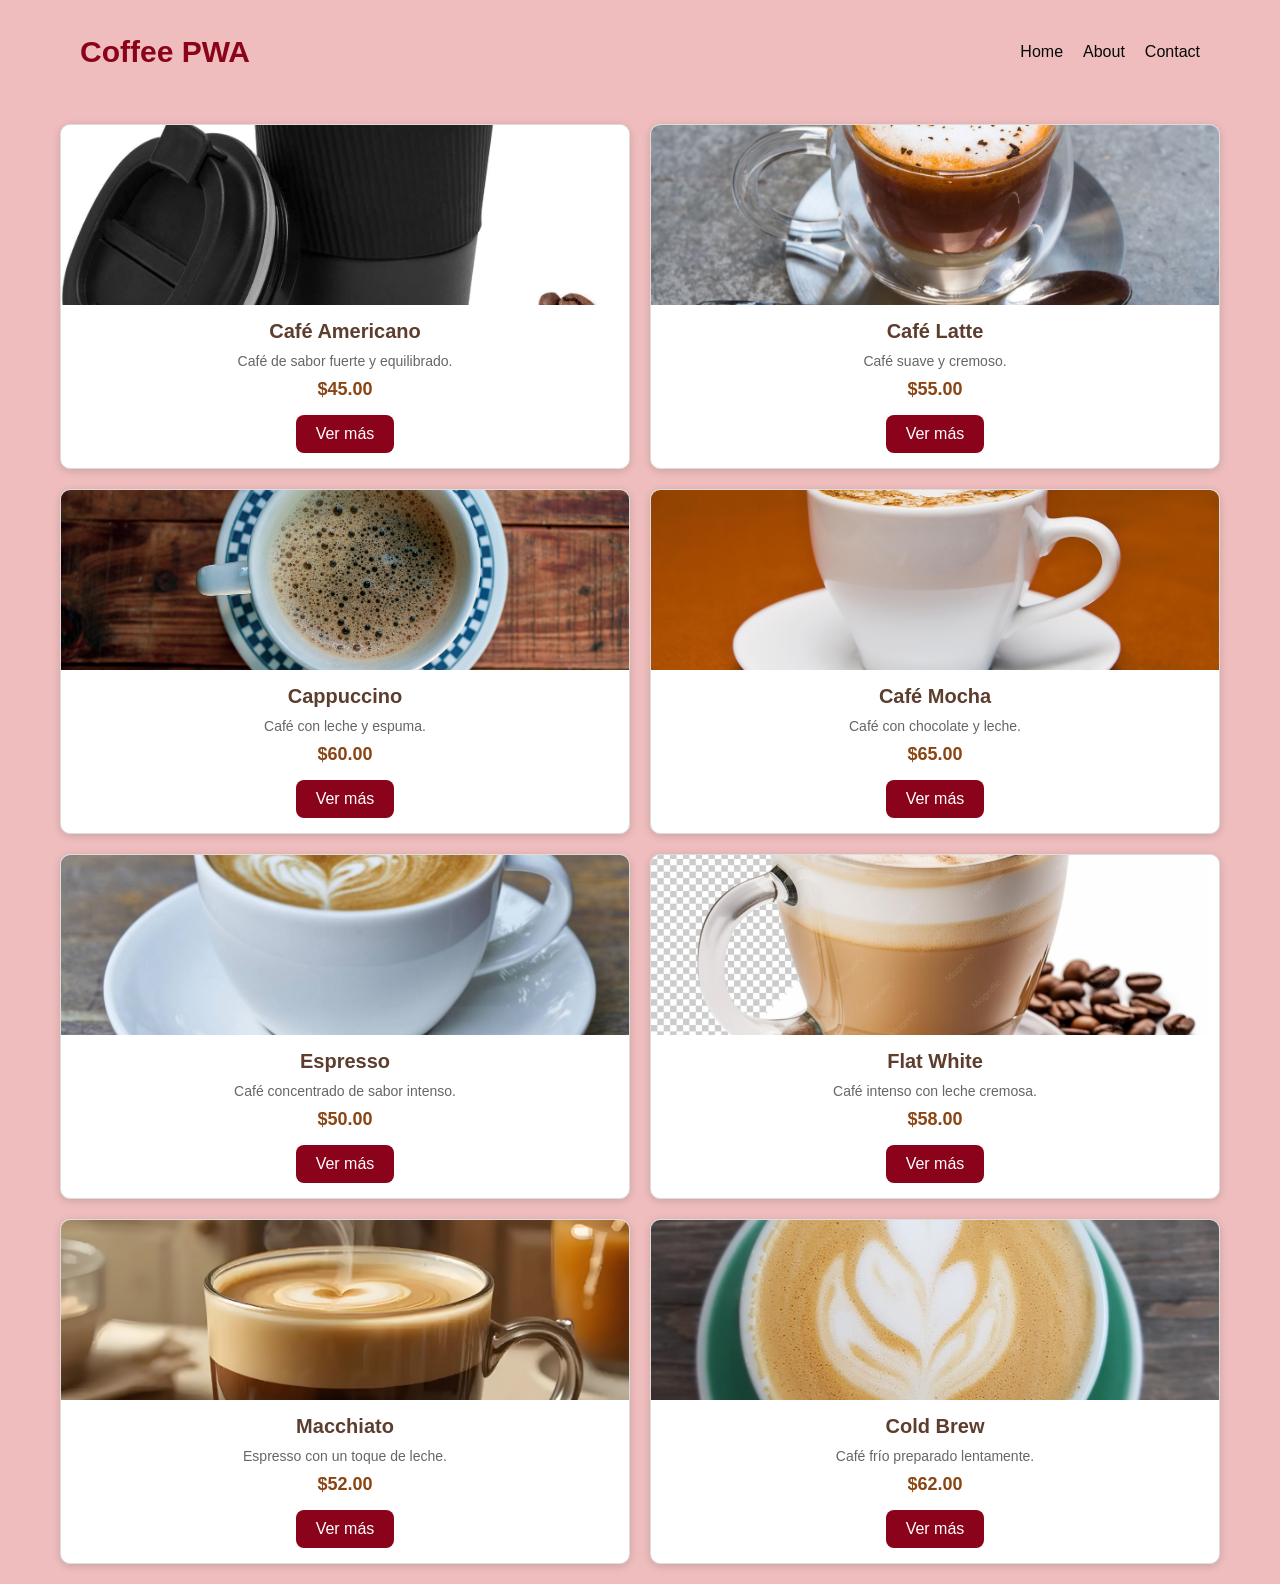
==== index.html @ 4420ba3e "feat:configuracion del serviceworker y el harchivo de manifest, asi como tambien la iterfaz de detal" ====
<!DOCTYPE html>
<html lang="es">

<head>
    <meta charset="UTF-8">
    <meta name="viewport" content="width=device-width, initial-scale=1.0">

    <title>Coffee PWA</title>

    <!-- CSS -->
    <link rel="stylesheet" href="css/style.css">

    <!-- Manifest -->
    <link rel="manifest" href="manifest.json">

    <!-- Color de la PWA -->
    <meta name="theme-color" content="#124443">

    <!-- Iconos --> 
    <link rel="apple-touch-icon" sizes="72x72" href="imagenes/icons/icon-72x72.png">
    <link rel="apple-touch-icon" sizes="96x96" href="imagenes/icons/icon-96x96.png">
    <link rel="apple-touch-icon" sizes="128x128" href="imagenes/icons/icon-128x128.png">
    <link rel="apple-touch-icon" sizes="144x144" href="imagenes/icons/icon-144x144.png">
    <link rel="apple-touch-icon" sizes="152x152" href="imagenes/icons/icon-152x152.png">
    <link rel="apple-touch-icon" sizes="192x192" href="imagenes/icons/icon-192x192.png">
    <link rel="apple-touch-icon" sizes="384x384" href="imagenes/icons/icon-384x384.png">
    <link rel="apple-touch-icon" sizes="512x512" href="imagenes/icons/icon-512x512.png">

</head>

<body>

    <main>

        <nav>
            <h1>Coffee PWA</h1>

            <ul>
                <li>Home</li>
                <li>About</li>
                <li>Contact</li>
            </ul>
        </nav>

        <div class="toolbar">
            <button id="boton-instalar" class="boton-instalar" hidden>Instalar app</button>
        </div>

        <div class="container" id="lista-cafes"></div>

    </main>

    <!-- JavaScript -->
    <script src="js/app.js"></script>

    <!-- Service Worker -->
    <script>
        if ('serviceWorker' in navigator) {
            const esLocalhost = ['localhost', '127.0.0.1', ''].includes(window.location.hostname)
                || window.location.protocol === 'https:';

            if (esLocalhost) {
                window.addEventListener('load', () => {
                    navigator.serviceWorker.register('./serviceworker.js', { scope: './' })
                        .then(() => {
                            console.log('Service Worker registrado correctamente');
                        })
                        .catch((error) => {
                            console.error('Error al registrar Service Worker:', error);
                        });
                });
            }
        }
    </script>

</body>

</html>
---- css/style.css ----
* {
    margin: 0;
    padding: 0;
    box-sizing: border-box;
}

body {
    font-family: Arial, sans-serif;
    background-color: #efbdbd;
    font-size: 1rem;
}

main {
    max-width: 1200px;
    margin: 0 auto;
    padding: 20px;
}

nav {
    display: flex;
    justify-content: space-between;
    align-items: center;
    padding: 15px 20px;
    margin-bottom: 20px;
}

nav h1 {
    color: #8a031a;
    font-size: 30px;
}

ul {
    list-style: none;
    display: flex;
    gap: 20px;
}

li {
    cursor: pointer;
    color: #080808;
}

li a {
    text-decoration: none;
    color: #080808;
}

.detalle-page {
    max-width: 900px;
    margin: 0 auto;
    padding: 10px 0 30px;
}

.btn-volver-pagina {
    background: #8a031a;
    color: #fff;
    border: none;
    border-radius: 10px;
    padding: 12px 18px;
    margin-bottom: 18px;
    cursor: pointer;
    font-weight: 700;
}

.toolbar {
    display: flex;
    justify-content: flex-end;
    margin-bottom: 20px;
}

.boton-instalar {
    background: #124443;
    color: #fff;
    border: none;
    border-radius: 10px;
    padding: 12px 20px;
    font-weight: 700;
    cursor: pointer;
}

.layout-pwa {
    display: grid;
    grid-template-columns: minmax(0, 2fr) minmax(280px, 1fr);
    gap: 24px;
    align-items: start;
}

.container {
    display: grid;
    grid-template-columns: repeat(2, minmax(0, 1fr));
    gap: 20px;
    width: 100%;
}

.card {
    background-color: white;
    border: 1px solid #ddd;
    border-radius: 10px;
    overflow: hidden;
    box-shadow: 0 2px 8px rgba(0, 0, 0, 0.15);
    transition: 0.3s;
}

.card:hover {
    transform: translateY(-5px);
    box-shadow: 0 4px 12px rgba(0, 0, 0, 0.25);
}

.card img {
    width: 100%;
    height: 180px;
    object-fit: cover;
    display: block;
}

.card-info {
    padding: 15px;
    text-align: center;
}

.card-info h2 {
    margin: 0;
    font-size: 20px;
    color: #5c3d2e;
}

.card-info p {
    margin: 10px 0;
    color: #666;
    font-size: 14px;
}

.card-info span {
    display: block;
    font-size: 18px;
    font-weight: bold;
    color: #8b4513;
    margin-top: 10px;
}

.card-info button {
    display: inline-block;
    margin: 15px auto 0;
    padding: 10px 20px;
    background-color: #8a031a;
    color: white;
    border: none;
    border-radius: 8px;
    cursor: pointer;
    font-size: 16px;
}

.detalle-producto {
    background: linear-gradient(180deg, #fff8f4 0%, #f9e7dd 100%);
    border: 1px solid #e5c4a5;
    border-radius: 20px;
    padding: 24px;
    position: sticky;
    top: 20px;
    min-height: 360px;
    box-shadow: 0 16px 32px rgba(81, 38, 17, 0.12);
}

.detalle-producto .detalle-vacio {
    color: #6b4a35;
    text-align: center;
    margin-top: 30px;
    font-size: 1rem;
}

.detalle-producto .producto-detalle {
    display: grid;
    grid-template-columns: 1fr;
    gap: 18px;
}

.detalle-producto .producto-detalle img {
    width: 100%;
    height: 260px;
    object-fit: cover;
    border-radius: 16px;
    border: 3px solid rgba(138, 3, 26, 0.12);
}

.detalle-producto .producto-meta {
    display: flex;
    justify-content: space-between;
    align-items: center;
    gap: 12px;
    flex-wrap: wrap;
}

.detalle-producto h2 {
    color: #5c3d2e;
    margin: 0;
    font-size: clamp(1.8rem, 2vw, 2.5rem);
}

.detalle-producto .precio-detalle {
    color: #8b4513;
    font-size: 1.8rem;
    font-weight: 700;
}

.detalle-producto .badge {
    display: inline-block;
    background: #8a031a;
    color: #fff;
    border-radius: 999px;
    padding: 8px 14px;
    font-size: 0.8rem;
    letter-spacing: 0.05em;
    text-transform: uppercase;
    font-weight: 700;
}

.detalle-producto p {
    color: #4d3a2d;
    line-height: 1.7;
    margin: 0;
}

.detalle-producto .acciones-detalle {
    display: flex;
    gap: 12px;
    flex-wrap: wrap;
    margin-top: 8px;
}

.detalle-producto .btn-volver,
.detalle-producto .btn-ordenar {
    border: none;
    border-radius: 10px;
    padding: 12px 18px;
    font-weight: 700;
    cursor: pointer;
}

.detalle-producto .btn-volver {
    background: #e9d4c5;
    color: #4b2b1f;
}

.detalle-producto .btn-ordenar {
    background: #8a031a;
    color: #fff;
}

@media (max-width: 800px) {
    .layout-pwa {
        grid-template-columns: 1fr;
    }

    .container {
        grid-template-columns: repeat(2, minmax(0, 1fr));
    }
}

@media (max-width: 600px) {
    nav {
        flex-direction: column;
        gap: 15px;
    }

    ul {
        gap: 10px;
    }

    .container {
        grid-template-columns: 1fr;
    }
}
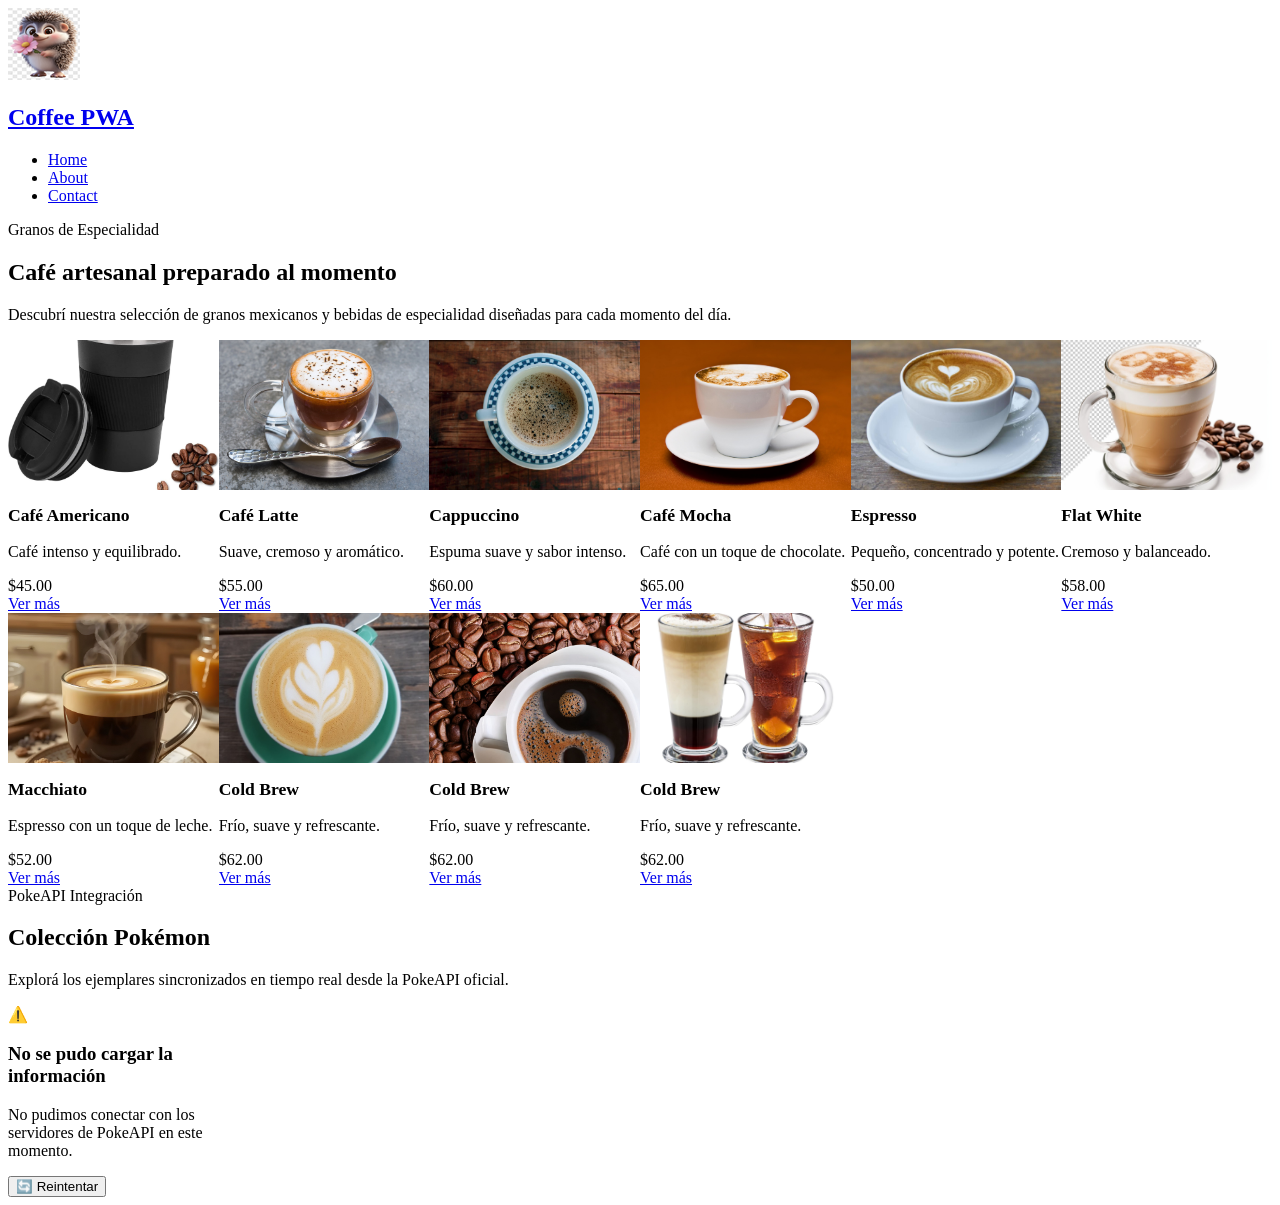
==== commit b6bc1501: "api pokemon" ====
--- a/index.html
+++ b/index.html
@@ -1,78 +1,70 @@
 <!DOCTYPE html>
 <html lang="es">
-
 <head>
     <meta charset="UTF-8">
-    <meta name="viewport" content="width=device-width, initial-scale=1.0">
+    <meta name="viewport" content="width=device-width, initial-scale=1.0, viewport-fit=cover">
+    <meta http-equiv="X-UA-Compatible" content="ie=edge">
 
-    <title>Coffee PWA</title>
+    <title>Coffee PWA | Catálogo de Especialidad</title>
 
-    <!-- CSS -->
-    <link rel="stylesheet" href="css/style.css">
+    <!-- Google Fonts: Nunito -->
+    <link rel="preconnect" href="https://fonts.googleapis.com">
+    <link rel="preconnect" href="https://fonts.gstatic.com" crossorigin>
+    <link href="https://fonts.googleapis.com/css2?family=Nunito:wght@400;600;700;800&display=swap" rel="stylesheet">
 
-    <!-- Manifest -->
-    <link rel="manifest" href="manifest.json">
+    <link rel="stylesheet" href="/css/style.css?v=17">
+    <link rel="manifest" href="/manifest.json">
+    <meta name="theme-color" content="#3D2314">
 
-    <!-- Color de la PWA -->
-    <meta name="theme-color" content="#124443">
-
-    <!-- Iconos --> 
-    <link rel="apple-touch-icon" sizes="72x72" href="imagenes/icons/icon-72x72.png">
-    <link rel="apple-touch-icon" sizes="96x96" href="imagenes/icons/icon-96x96.png">
-    <link rel="apple-touch-icon" sizes="128x128" href="imagenes/icons/icon-128x128.png">
-    <link rel="apple-touch-icon" sizes="144x144" href="imagenes/icons/icon-144x144.png">
-    <link rel="apple-touch-icon" sizes="152x152" href="imagenes/icons/icon-152x152.png">
-    <link rel="apple-touch-icon" sizes="192x192" href="imagenes/icons/icon-192x192.png">
-    <link rel="apple-touch-icon" sizes="384x384" href="imagenes/icons/icon-384x384.png">
-    <link rel="apple-touch-icon" sizes="512x512" href="imagenes/icons/icon-512x512.png">
-
+    <link rel="apple-touch-icon" sizes="72x72" href="/imagenes/icons/icon-72x72.png">
+    <link rel="apple-touch-icon" sizes="96x96" href="/imagenes/icons/icon-96x96.png">
+    <link rel="apple-touch-icon" sizes="128x128" href="/imagenes/icons/icon-128x128.png">
+    <link rel="apple-touch-icon" sizes="144x144" href="/imagenes/icons/icon-144x144.png">
+    <link rel="apple-touch-icon" sizes="152x152" href="/imagenes/icons/icon-152x152.png">
+    <link rel="apple-touch-icon" sizes="192x192" href="/imagenes/icons/icon-192x192.png">
+    <link rel="apple-touch-icon" sizes="256x256" href="/imagenes/icons/icon-384x384.png">
+    <link rel="apple-touch-icon" sizes="512x512" href="/imagenes/icons/icon-512x512.png">
 </head>
 
 <body>
+    <main>
+        <header class="app-header">
+            <nav>
+                <a href="/index.html" class="brand" aria-label="Coffee PWA Inicio">
+                    <img src="/imagenes/icons/icon-72x72.png" alt="Coffee PWA Logo" class="brand-logo">
+                    <h1>Coffee PWA</h1>
+                </a>
+                <ul>
+                    <li><a href="/index.html" class="active">Home</a></li>
+                    <li><a href="/about.html">About</a></li>
+                    <li><a href="/contact.html">Contact</a></li>
+                </ul>
+            </nav>
 
-    <main>
+            <section class="hero-banner">
+                <span class="hero-badge">Granos de Especialidad</span>
+                <h2 class="hero-title">Café artesanal preparado al momento</h2>
+                <p class="hero-subtitle">Descubrí nuestra selección de granos mexicanos y bebidas de especialidad diseñadas para cada momento del día.</p>
+            </section>
+        </header>
 
-        <nav>
-            <h1>Coffee PWA</h1>
+        <section class="catalog-section" aria-label="Nuestra selección de cafés">
+            <div class="container" id="coffee-list"></div>
+        </section>
 
-            <ul>
-                <li>Home</li>
-                <li>About</li>
-                <li>Contact</li>
-            </ul>
-        </nav>
-
-        <div class="toolbar">
-            <button id="boton-instalar" class="boton-instalar" hidden>Instalar app</button>
-        </div>
-
-        <div class="container" id="lista-cafes"></div>
-
+        <section class="catalog-section" aria-label="Colección Pokémon" id="pokemon-catalog">
+            <div class="section-heading">
+                <span class="hero-badge">PokeAPI Integración</span>
+                <h2 class="section-title">Colección Pokémon</h2>
+                <p class="section-subtitle">Explorá los ejemplares sincronizados en tiempo real desde la PokeAPI oficial.</p>
+            </div>
+            <div class="container" id="pokemon-list"></div>
+            <div class="load-more-container" id="pokemon-pagination"></div>
+        </section>
     </main>
 
-    <!-- JavaScript -->
-    <script src="js/app.js"></script>
-
-    <!-- Service Worker -->
-    <script>
-        if ('serviceWorker' in navigator) {
-            const esLocalhost = ['localhost', '127.0.0.1', ''].includes(window.location.hostname)
-                || window.location.protocol === 'https:';
-
-            if (esLocalhost) {
-                window.addEventListener('load', () => {
-                    navigator.serviceWorker.register('./serviceworker.js', { scope: './' })
-                        .then(() => {
-                            console.log('Service Worker registrado correctamente');
-                        })
-                        .catch((error) => {
-                            console.error('Error al registrar Service Worker:', error);
-                        });
-                });
-            }
-        }
-    </script>
-
+    <script src="/js/pokemon.service.js?v=17"></script>
+    <script src="/js/pokemon.ui.js?v=17"></script>
+    <script src="/js/app.js?v=17"></script>
 </body>
-
 </html>
--- a/css/style.css
+++ b/css/style.css
@@ -1,272 +1,64 @@
-* {
-    margin: 0;
-    padding: 0;
-    box-sizing: border-box;
-}
 
-body {
-    font-family: Arial, sans-serif;
-    background-color: #efbdbd;
-    font-size: 1rem;
-}
-
-main {
-    max-width: 1200px;
-    margin: 0 auto;
-    padding: 20px;
-}
-
-nav {
-    display: flex;
-    justify-content: space-between;
-    align-items: center;
-    padding: 15px 20px;
-    margin-bottom: 20px;
-}
-
-nav h1 {
-    color: #8a031a;
-    font-size: 30px;
-}
-
-ul {
-    list-style: none;
-    display: flex;
-    gap: 20px;
-}
-
-li {
-    cursor: pointer;
-    color: #080808;
-}
-
-li a {
-    text-decoration: none;
-    color: #080808;
-}
-
-.detalle-page {
-    max-width: 900px;
-    margin: 0 auto;
-    padding: 10px 0 30px;
-}
-
-.btn-volver-pagina {
-    background: #8a031a;
-    color: #fff;
-    border: none;
-    border-radius: 10px;
-    padding: 12px 18px;
-    margin-bottom: 18px;
-    cursor: pointer;
-    font-weight: 700;
-}
-
-.toolbar {
-    display: flex;
-    justify-content: flex-end;
-    margin-bottom: 20px;
-}
-
-.boton-instalar {
-    background: #124443;
-    color: #fff;
-    border: none;
-    border-radius: 10px;
-    padding: 12px 20px;
-    font-weight: 700;
-    cursor: pointer;
-}
-
-.layout-pwa {
-    display: grid;
-    grid-template-columns: minmax(0, 2fr) minmax(280px, 1fr);
-    gap: 24px;
-    align-items: start;
-}
+/* ==========================================================================
+   CATÁLOGO Y TARJETAS MÁS PEQUEÑAS
+   ========================================================================== */
 
 .container {
-    display: grid;
-    grid-template-columns: repeat(2, minmax(0, 1fr));
-    gap: 20px;
-    width: 100%;
+  display: grid;
+  grid-template-columns: repeat(auto-fill, minmax(200px, 1fr));
+  gap: var(--space-4);
+  padding: var(--space-4) 0;
+  width: 100%;
 }
 
 .card {
-    background-color: white;
-    border: 1px solid #ddd;
-    border-radius: 10px;
-    overflow: hidden;
-    box-shadow: 0 2px 8px rgba(0, 0, 0, 0.15);
-    transition: 0.3s;
+  width: 100%;
+  display: flex;
+  flex-direction: column;
+  background: var(--bg-card);
+  border: 1px solid var(--color-border);
+  border-radius: var(--radius-lg);
+  overflow: hidden;
+  box-shadow: var(--shadow-card);
+  transition: transform var(--transition-base),
+              box-shadow var(--transition-base),
+              border-color var(--transition-base);
 }
 
 .card:hover {
-    transform: translateY(-5px);
-    box-shadow: 0 4px 12px rgba(0, 0, 0, 0.25);
+  transform: translateY(-4px);
+  box-shadow: var(--shadow-hover);
+  border-color: var(--color-accent-border);
 }
 
+/* Imágenes más pequeñas */
 .card img {
-    width: 100%;
-    height: 180px;
-    object-fit: cover;
-    display: block;
+  width: 100%;
+  height: 150px;
+  object-fit: cover;
+  display: block;
+  background-color: var(--bg-subtle);
+  transition: transform 0.4s ease;
 }
 
-.card-info {
-    padding: 15px;
-    text-align: center;
+.card:hover img {
+  transform: scale(1.02);
 }
 
-.card-info h2 {
-    margin: 0;
-    font-size: 20px;
-    color: #5c3d2e;
+/* Menos espacio dentro de la tarjeta */
+.card-info {
+  display: flex;
+  flex-direction: column;
+  flex: 1;
+  padding: var(--space-3);
+  text-align: left;
 }
 
-.card-info p {
-    margin: 10px 0;
-    color: #666;
-    font-size: 14px;
+/* Títulos un poco más pequeños */
+.card-info h2 {
+  color: var(--color-text);
+  font-size: 1.1rem;
+  font-weight: 800;
+  line-height: 1.3;
+  margin-bottom: var(--space-2);
 }
-
-.card-info span {
-    display: block;
-    font-size: 18px;
-    font-weight: bold;
-    color: #8b4513;
-    margin-top: 10px;
-}
-
-.card-info button {
-    display: inline-block;
-    margin: 15px auto 0;
-    padding: 10px 20px;
-    background-color: #8a031a;
-    color: white;
-    border: none;
-    border-radius: 8px;
-    cursor: pointer;
-    font-size: 16px;
-}
-
-.detalle-producto {
-    background: linear-gradient(180deg, #fff8f4 0%, #f9e7dd 100%);
-    border: 1px solid #e5c4a5;
-    border-radius: 20px;
-    padding: 24px;
-    position: sticky;
-    top: 20px;
-    min-height: 360px;
-    box-shadow: 0 16px 32px rgba(81, 38, 17, 0.12);
-}
-
-.detalle-producto .detalle-vacio {
-    color: #6b4a35;
-    text-align: center;
-    margin-top: 30px;
-    font-size: 1rem;
-}
-
-.detalle-producto .producto-detalle {
-    display: grid;
-    grid-template-columns: 1fr;
-    gap: 18px;
-}
-
-.detalle-producto .producto-detalle img {
-    width: 100%;
-    height: 260px;
-    object-fit: cover;
-    border-radius: 16px;
-    border: 3px solid rgba(138, 3, 26, 0.12);
-}
-
-.detalle-producto .producto-meta {
-    display: flex;
-    justify-content: space-between;
-    align-items: center;
-    gap: 12px;
-    flex-wrap: wrap;
-}
-
-.detalle-producto h2 {
-    color: #5c3d2e;
-    margin: 0;
-    font-size: clamp(1.8rem, 2vw, 2.5rem);
-}
-
-.detalle-producto .precio-detalle {
-    color: #8b4513;
-    font-size: 1.8rem;
-    font-weight: 700;
-}
-
-.detalle-producto .badge {
-    display: inline-block;
-    background: #8a031a;
-    color: #fff;
-    border-radius: 999px;
-    padding: 8px 14px;
-    font-size: 0.8rem;
-    letter-spacing: 0.05em;
-    text-transform: uppercase;
-    font-weight: 700;
-}
-
-.detalle-producto p {
-    color: #4d3a2d;
-    line-height: 1.7;
-    margin: 0;
-}
-
-.detalle-producto .acciones-detalle {
-    display: flex;
-    gap: 12px;
-    flex-wrap: wrap;
-    margin-top: 8px;
-}
-
-.detalle-producto .btn-volver,
-.detalle-producto .btn-ordenar {
-    border: none;
-    border-radius: 10px;
-    padding: 12px 18px;
-    font-weight: 700;
-    cursor: pointer;
-}
-
-.detalle-producto .btn-volver {
-    background: #e9d4c5;
-    color: #4b2b1f;
-}
-
-.detalle-producto .btn-ordenar {
-    background: #8a031a;
-    color: #fff;
-}
-
-@media (max-width: 800px) {
-    .layout-pwa {
-        grid-template-columns: 1fr;
-    }
-
-    .container {
-        grid-template-columns: repeat(2, minmax(0, 1fr));
-    }
-}
-
-@media (max-width: 600px) {
-    nav {
-        flex-direction: column;
-        gap: 15px;
-    }
-
-    ul {
-        gap: 10px;
-    }
-
-    .container {
-        grid-template-columns: 1fr;
-    }
-}
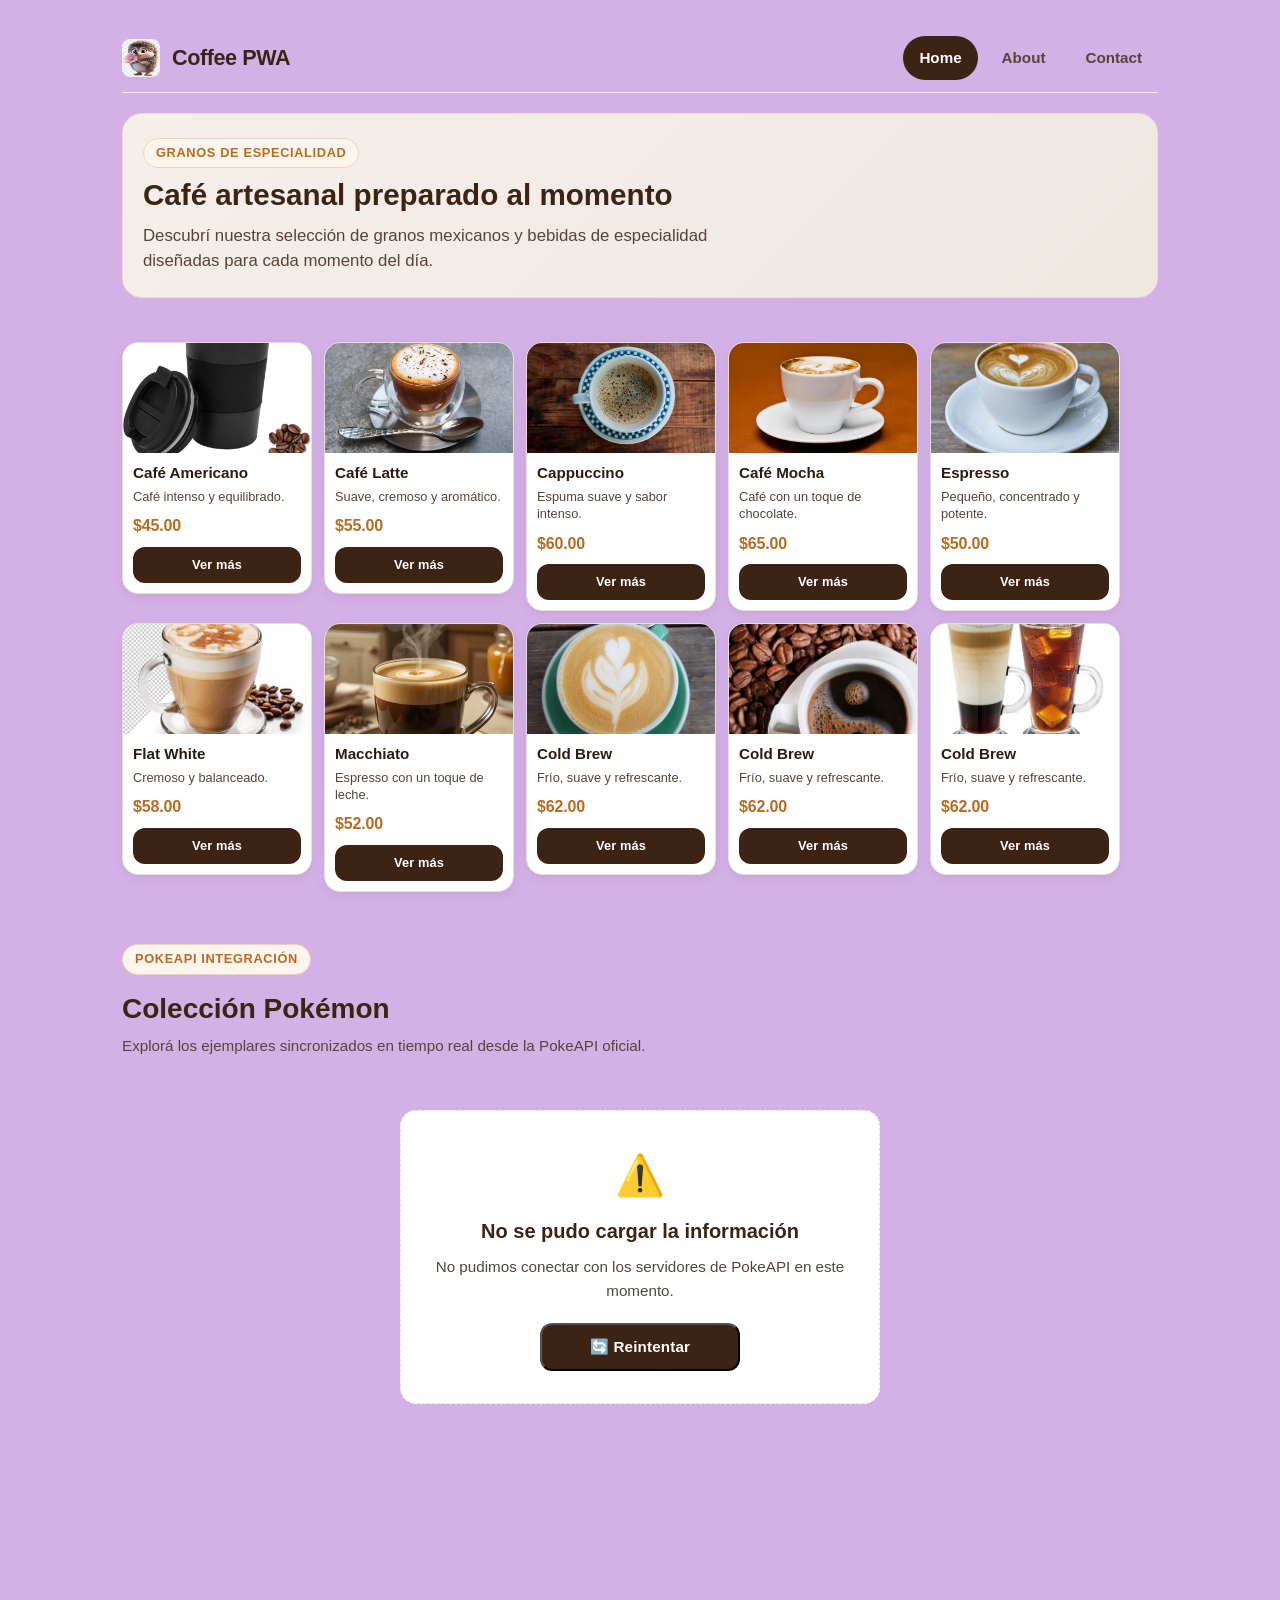
==== commit 99332b41: "pokemones" ====
--- a/index.html
+++ b/index.html
@@ -1,5 +1,8 @@
 <!DOCTYPE html>
 <html lang="es">
+    <style>
+  body { background: rgb(211, 176, 230) !important; }
+</style>
 <head>
     <meta charset="UTF-8">
     <meta name="viewport" content="width=device-width, initial-scale=1.0, viewport-fit=cover">
@@ -12,7 +15,7 @@
     <link rel="preconnect" href="https://fonts.gstatic.com" crossorigin>
     <link href="https://fonts.googleapis.com/css2?family=Nunito:wght@400;600;700;800&display=swap" rel="stylesheet">
 
-    <link rel="stylesheet" href="/css/style.css?v=17">
+   <link rel="stylesheet" href="/css/style.css?v=23">
     <link rel="manifest" href="/manifest.json">
     <meta name="theme-color" content="#3D2314">
 
@@ -40,6 +43,9 @@
                     <li><a href="/contact.html">Contact</a></li>
                 </ul>
             </nav>
+            <button id="install-button" hidden>
+  Instalar aplicación
+</button>
 
             <section class="hero-banner">
                 <span class="hero-badge">Granos de Especialidad</span>
@@ -65,6 +71,6 @@
 
     <script src="/js/pokemon.service.js?v=17"></script>
     <script src="/js/pokemon.ui.js?v=17"></script>
-    <script src="/js/app.js?v=17"></script>
+   <script src="/js/app.js?v=20"></script>
 </body>
 </html>
--- a/css/style.css
+++ b/css/style.css
@@ -1,18 +1,245 @@
-
 /* ==========================================================================
-   CATÁLOGO Y TARJETAS MÁS PEQUEÑAS
+   COFFEE PWA - DESIGN SYSTEM & STYLES (Specialty Warm Light Theme)
+   Zero Horizontal Overflow | Android Mobile-First | 48px Touch Targets
    ========================================================================== */
+
+:root {
+  /* Typography */
+  --font-main: 'Nunito', -apple-system, BlinkMacSystemFont, 'Segoe UI', Roboto, Helvetica, Arial, sans-serif;
+
+  /* Palette - Warm Specialty Coffee Light Theme */
+  --bg-page: #FBF9F5;
+  --bg-surface: #FFFFFF;
+  --bg-subtle: #F5EFEB;
+  --bg-subtle-hover: #ECE4DC;
+  --bg-card: #FFFFFF;
+
+  --color-primary: #3D2314;
+  --color-primary-hover: #26140A;
+  --color-primary-light: #5C3D2E;
+
+  --color-accent: #B86B22;
+  --color-accent-subtle: #FDF5ED;
+  --color-accent-border: #F0D4B8;
+
+  --color-text: #2B1B10;
+  --color-text-secondary: #574438;
+  --color-text-muted: #847366;
+
+  --color-border: #E8DFD8;
+  --color-border-light: #F2ECE6;
+
+  /* Spacing System (multiples of 4) */
+  --space-1: 4px;
+  --space-2: 8px;
+  --space-3: 12px;
+  --space-4: 16px;
+  --space-5: 20px;
+  --space-6: 24px;
+  --space-8: 32px;
+  --space-10: 40px;
+  --space-12: 48px;
+
+  /* Border Radius Scale */
+  --radius-sm: 8px;
+  --radius-md: 12px;
+  --radius-lg: 16px;
+  --radius-xl: 20px;
+  --radius-full: 9999px;
+
+  /* Elevation & Shadows */
+  --shadow-card: 0 4px 16px -2px rgba(61, 35, 20, 0.06), 0 2px 6px -1px rgba(61, 35, 20, 0.03);
+  --shadow-hover: 0 12px 28px -4px rgba(61, 35, 20, 0.12), 0 4px 10px -2px rgba(61, 35, 20, 0.06);
+  --shadow-sm: 0 1px 3px rgba(61, 35, 20, 0.05);
+
+  /* Touch Target (Android Accessibility standard) */
+  --touch-target: 48px;
+
+  /* Transitions */
+  --transition-base: 0.2s cubic-bezier(0.4, 0, 0.2, 1);
+}
+
+/* ==========================================================================
+   RESET & GLOBAL RULES
+   ========================================================================== */
+
+*, *::before, *::after {
+  margin: 0;
+  padding: 0;
+  box-sizing: border-box;
+  -webkit-tap-highlight-color: transparent;
+}
+
+html {
+  font-size: 16px;
+  scroll-behavior: smooth;
+  -webkit-text-size-adjust: 100%;
+}
+
+body {
+  font-family: var(--font-main);
+  background-color: var(--bg-page);
+  color: var(--color-text-secondary);
+  line-height: 1.6;
+  min-height: 100vh;
+  min-height: 100dvh;
+  overflow-x: hidden;
+  /* Respeto estricto del safe-area en Android */
+  padding-bottom: max(var(--space-6), env(safe-area-inset-bottom));
+}
+
+main {
+  width: 100%;
+  max-width: 1100px;
+  margin: 0 auto;
+  padding: var(--space-4);
+  text-align: left;
+}
+
+/* ==========================================================================
+   HEADER & NAVIGATION
+   ========================================================================== */
+
+.app-header {
+  margin-bottom: var(--space-6);
+}
+
+nav {
+  display: flex;
+  justify-content: space-between;
+  align-items: center;
+  flex-wrap: wrap;
+  gap: var(--space-3) var(--space-4);
+  padding: var(--space-3) 0;
+  border-bottom: 1px solid var(--color-border-light);
+}
+
+/* Logo e imagen siempre AL LADO del nombre en una fila horizontal */
+.brand {
+  display: inline-flex !important;
+  flex-direction: row !important;
+  align-items: center !important;
+  flex-wrap: nowrap !important;
+  gap: var(--space-3);
+  text-decoration: none;
+  flex-shrink: 0;
+}
+
+.brand-logo {
+  width: 38px;
+  height: 38px;
+  border-radius: var(--radius-sm);
+  object-fit: contain;
+  flex-shrink: 0;
+  display: block;
+}
+
+.brand h1 {
+  color: var(--color-primary);
+  font-size: 1.35rem;
+  font-weight: 800;
+  letter-spacing: -0.02em;
+  margin: 0;
+  line-height: 1;
+  white-space: nowrap;
+}
+
+ul {
+  list-style: none;
+  display: flex;
+  align-items: center;
+  gap: var(--space-2);
+}
+
+li {
+  margin: 0;
+}
+
+li a {
+  display: inline-flex;
+  align-items: center;
+  justify-content: center;
+  min-height: 44px;
+  padding: var(--space-2) var(--space-4);
+  border-radius: var(--radius-full);
+  text-decoration: none;
+  color: var(--color-text-secondary);
+  font-weight: 700;
+  font-size: 0.95rem;
+  transition: all var(--transition-base);
+}
+
+li a:hover {
+  color: var(--color-primary);
+  background-color: var(--bg-subtle);
+}
+
+li a.active {
+  color: #FFFFFF;
+  background-color: var(--color-primary);
+}
+
+/* Hero Banner */
+.hero-banner {
+  margin-top: var(--space-5);
+  padding: var(--space-6) var(--space-5);
+  background: linear-gradient(135deg, #F5EFEB 0%, #EFE8E1 100%);
+  border: 1px solid var(--color-border);
+  border-radius: var(--radius-xl);
+  text-align: left;
+}
+
+.hero-badge {
+  display: inline-block;
+  background-color: var(--color-accent-subtle);
+  color: var(--color-accent);
+  border: 1px solid var(--color-accent-border);
+  padding: var(--space-1) var(--space-3);
+  border-radius: var(--radius-full);
+  font-size: 0.8rem;
+  font-weight: 800;
+  text-transform: uppercase;
+  letter-spacing: 0.05em;
+  margin-bottom: var(--space-2);
+}
+
+.hero-title {
+  font-size: clamp(1.35rem, 3.5vw, 1.85rem);
+  font-weight: 800;
+  color: var(--color-primary);
+  line-height: 1.3;
+  margin-bottom: var(--space-2);
+}
+
+.hero-subtitle {
+  color: var(--color-text-secondary);
+  font-size: clamp(0.92rem, 2.2vw, 1.05rem);
+  max-width: 620px;
+  line-height: 1.5;
+}
+
+/* ==========================================================================
+   CATALOG GRID & CARDS
+   ========================================================================== */
+
+.catalog-section {
+  width: 100%;
+}
 
 .container {
   display: grid;
-  grid-template-columns: repeat(auto-fill, minmax(200px, 1fr));
-  gap: var(--space-4);
-  padding: var(--space-4) 0;
+  grid-template-columns: repeat(auto-fill, minmax(260px, 1fr));
+  align-items: start;
+  grid-auto-rows: max-content;
+  gap: var(--space-6);
+  padding: var(--space-5) 0;
   width: 100%;
 }
 
 .card {
   width: 100%;
+  height: fit-content;
+  align-self: start;
   display: flex;
   flex-direction: column;
   background: var(--bg-card);
@@ -20,9 +247,7 @@
   border-radius: var(--radius-lg);
   overflow: hidden;
   box-shadow: var(--shadow-card);
-  transition: transform var(--transition-base),
-              box-shadow var(--transition-base),
-              border-color var(--transition-base);
+  transition: transform var(--transition-base), box-shadow var(--transition-base), border-color var(--transition-base);
 }
 
 .card:hover {
@@ -31,10 +256,9 @@
   border-color: var(--color-accent-border);
 }
 
-/* Imágenes más pequeñas */
 .card img {
   width: 100%;
-  height: 150px;
+  height: 200px;
   object-fit: cover;
   display: block;
   background-color: var(--bg-subtle);
@@ -45,20 +269,694 @@
   transform: scale(1.02);
 }
 
-/* Menos espacio dentro de la tarjeta */
 .card-info {
   display: flex;
   flex-direction: column;
-  flex: 1;
-  padding: var(--space-3);
+  flex: 0 0 auto;
+  padding: var(--space-5);
   text-align: left;
 }
 
-/* Títulos un poco más pequeños */
 .card-info h2 {
   color: var(--color-text);
+  font-size: 1.25rem;
+  font-weight: 800;
+  line-height: 1.3;
+  margin-bottom: var(--space-2);
+}
+
+.card-info p {
+  color: var(--color-text-secondary);
+  font-size: 0.925rem;
+  line-height: 1.5;
+  flex-grow: 0;
+  margin-bottom: var(--space-4);
+}
+
+.card-info span {
+  display: block;
+  font-size: 1.35rem;
+  font-weight: 800;
+  color: var(--color-accent);
+  margin-bottom: var(--space-4);
+  letter-spacing: -0.01em;
+}
+
+.view-more {
+  display: inline-flex;
+  align-items: center;
+  justify-content: center;
+  min-height: var(--touch-target);
+  width: 100%;
+  padding: var(--space-3) var(--space-4);
+  background: var(--color-primary);
+  color: #FFFFFF;
+  border-radius: var(--radius-md);
+  text-decoration: none;
+  font-size: 0.95rem;
+  font-weight: 700;
+  letter-spacing: 0.01em;
+  transition: background-color var(--transition-base), transform var(--transition-base), box-shadow var(--transition-base);
+  cursor: pointer;
+}
+
+.view-more:hover {
+  background: var(--color-primary-hover);
+  box-shadow: 0 4px 12px rgba(61, 35, 20, 0.25);
+}
+
+.view-more:active {
+  transform: scale(0.98);
+}
+
+/* ==========================================================================
+   PRODUCT DETAIL VIEW (Armonía visual, proporciones y balance imagen-contenido)
+   ========================================================================== */
+
+.product-detail {
+  width: 100%;
+  max-width: 1040px;
+  margin: 0 auto;
+  padding: var(--space-4) 0;
+}
+
+.detail-content {
+  display: grid;
+  grid-template-columns: 1fr;
+  grid-template-areas:
+    "back"
+    "image"
+    "info";
+  gap: var(--space-5);
+  background: var(--bg-surface);
+  border: 1px solid var(--color-border);
+  border-radius: var(--radius-xl);
+  padding: var(--space-6);
+  box-shadow: var(--shadow-card);
+  width: 100%;
+}
+
+.back-button {
+  grid-area: back;
+  justify-self: start;
+  display: inline-flex;
+  align-items: center;
+  gap: var(--space-2);
+  min-height: 40px;
+  padding: 6px 16px;
+  color: var(--color-primary);
+  background: var(--bg-subtle);
+  border: 1px solid var(--color-border);
+  border-radius: var(--radius-full);
+  font-weight: 700;
+  font-size: 0.9rem;
+  text-decoration: none;
+  transition: all var(--transition-base);
+  margin-bottom: var(--space-2);
+}
+
+.back-button:hover {
+  background: var(--color-primary);
+  color: #FFFFFF;
+  border-color: var(--color-primary);
+  transform: translateX(-3px);
+  box-shadow: 0 4px 12px rgba(61, 35, 20, 0.15);
+}
+
+.back-button:active {
+  transform: scale(0.97);
+}
+
+.detail-content img {
+  grid-area: image;
+  width: 100%;
+  aspect-ratio: 1 / 1;
+  max-height: 460px;
+  object-fit: contain;
+  background: #FAF7F2;
+  padding: var(--space-4);
+  border-radius: var(--radius-lg);
+  border: 1px solid var(--color-border-light);
+  box-shadow: var(--shadow-sm);
+  display: block;
+}
+
+.detail-info {
+  grid-area: info;
+  display: flex;
+  flex-direction: column;
+  text-align: left;
+  justify-content: center;
+}
+
+.detail-info h2 {
+  color: var(--color-primary);
+  font-size: clamp(1.6rem, 3vw, 2.2rem);
+  font-weight: 800;
+  line-height: 1.2;
+  margin-bottom: var(--space-2);
+  letter-spacing: -0.02em;
+}
+
+/* Badge destacado de precio */
+.detail-info span {
+  display: inline-flex;
+  align-items: center;
+  align-self: flex-start;
+  font-size: 1.45rem;
+  font-weight: 800;
+  color: var(--color-accent);
+  background: var(--color-accent-subtle);
+  border: 1px solid var(--color-accent-border);
+  padding: 4px 14px;
+  border-radius: var(--radius-full);
+  margin-bottom: var(--space-3);
+  letter-spacing: -0.01em;
+}
+
+/* Párrafo destacado de descripción */
+.detail-info > p:first-of-type {
+  font-size: 1.05rem;
+  font-weight: 700;
+  color: var(--color-text);
+  line-height: 1.45;
+  margin-bottom: var(--space-1);
+}
+
+/* Párrafo complementario de detalles */
+.detail-info > p:nth-of-type(2) {
+  color: var(--color-text-secondary);
+  font-size: 0.925rem;
+  line-height: 1.55;
+  margin-bottom: var(--space-4);
+}
+
+/* ==========================================================================
+   PRODUCT EXTRA SPECIFICATIONS (Lista Limpia y Editorial, sin contenedores rígidos)
+   ========================================================================== */
+
+.product-extra {
+  margin-top: var(--space-2);
+  padding-top: var(--space-3);
+  border-top: 1px solid var(--color-border);
+  display: flex;
+  flex-direction: column;
+}
+
+.product-extra h3 {
+  color: var(--color-primary);
+  font-size: 0.95rem;
+  font-weight: 800;
+  margin-bottom: var(--space-2);
+  letter-spacing: -0.01em;
+}
+
+.product-extra p {
+  display: grid;
+  grid-template-columns: 145px 1fr;
+  align-items: baseline;
+  gap: var(--space-3);
+  padding: 8px 0;
+  background: transparent;
+  border: none;
+  border-bottom: 1px solid var(--color-border-light);
+  border-radius: 0;
+  font-size: 0.9rem;
+  line-height: 1.45;
+  color: var(--color-text-secondary);
+  margin-bottom: 0;
+}
+
+.product-extra p:last-child {
+  border-bottom: none;
+}
+
+.product-extra strong {
+  color: var(--color-primary);
+  font-weight: 700;
+  display: inline-flex;
+  align-items: center;
+  gap: var(--space-1);
+  white-space: nowrap;
+}
+
+/* ==========================================================================
+   RESPONSIVE BREAKPOINTS (Mobile-First)
+   ========================================================================== */
+
+/* Tablets y Desktop (>= 768px) */
+@media (min-width: 768px) {
+  main {
+    padding: var(--space-6) var(--space-8);
+  }
+
+  .detail-content {
+    grid-template-columns: minmax(360px, 440px) 1fr;
+    grid-template-areas:
+      "back  back"
+      "image info";
+    gap: var(--space-6) var(--space-8);
+    padding: var(--space-8);
+    align-items: center; /* Centrado vertical armónico con la imagen */
+  }
+
+  .detail-content img {
+    height: 100%;
+    max-height: 480px;
+    align-self: center;
+  }
+}
+
+/* Móviles Compactos (<= 480px) */
+@media (max-width: 480px) {
+  main {
+    padding: var(--space-3);
+  }
+
+  .hero-banner {
+    padding: var(--space-5) var(--space-4);
+  }
+
+  .container {
+    gap: var(--space-4);
+    padding: var(--space-4) 0;
+  }
+
+  .detail-content {
+    padding: var(--space-4);
+    gap: var(--space-5);
+  }
+
+  /* En móviles estrechos la ficha se alinea limpiamente con separadores sutiles */
+  .product-extra p {
+    display: flex;
+    flex-direction: column;
+    align-items: flex-start;
+    gap: 3px;
+    padding: 10px 0;
+    border-bottom: 1px solid var(--color-border-light);
+  }
+
+  .product-extra strong {
+    font-size: 0.825rem;
+    color: var(--color-text-muted);
+    text-transform: uppercase;
+    letter-spacing: 0.04em;
+  }
+}
+
+/* Pantallas Muy Pequeñas (<= 360px - ej. Galaxy Fold o dispositivos angostos) */
+@media (max-width: 360px) {
+  .container {
+    grid-template-columns: 1fr;
+  }
+
+  nav ul {
+    gap: var(--space-1);
+  }
+
+  li a {
+    padding: var(--space-2) var(--space-3);
+    font-size: 0.875rem;
+  }
+
+  .brand h1 {
+    font-size: 1.15rem;
+  }
+
+  .brand-logo {
+    width: 32px;
+    height: 32px;
+  }
+}
+
+/* ==========================================================================
+   POKÉMON MODULE - EXTENSION DE ESTILOS
+   Aislamiento visual sin colisión con el catálogo de café.
+   ========================================================================== */
+
+.section-heading {
+  margin-top: var(--space-8);
+  margin-bottom: var(--space-4);
+  text-align: left;
+}
+
+.section-title {
+  font-size: clamp(1.35rem, 3.2vw, 1.75rem);
+  font-weight: 800;
+  color: var(--color-primary);
+  line-height: 1.3;
+  margin-top: var(--space-2);
+  margin-bottom: var(--space-2);
+}
+
+.section-subtitle {
+  color: var(--color-text-secondary);
+  font-size: 0.95rem;
+  max-width: 620px;
+  line-height: 1.5;
+}
+
+/* Card Pokémon */
+.card-pokemon .card-media {
+  width: 100%;
+  height: 200px;
+  display: flex;
+  align-items: center;
+  justify-content: center;
+  background: radial-gradient(circle, rgba(184, 107, 34, 0.08) 0%, rgba(245, 239, 235, 0.45) 75%);
+  padding: var(--space-4);
+  overflow: hidden;
+}
+
+.card-pokemon .card-media img {
+  max-width: 100%;
+  max-height: 100%;
+  width: auto;
+  height: auto;
+  object-fit: contain;
+  filter: drop-shadow(0 6px 10px rgba(61, 35, 20, 0.12));
+  transition: transform 0.35s cubic-bezier(0.34, 1.56, 0.64, 1);
+}
+
+.card-pokemon:hover .card-media img {
+  transform: scale(1.08) translateY(-2px);
+}
+
+.pokemon-badge-id {
+  display: inline-block;
+  font-size: 0.8rem;
+  font-weight: 800;
+  color: var(--color-accent);
+  background-color: var(--color-accent-subtle);
+  border: 1px solid var(--color-accent-border);
+  padding: 2px 8px;
+  border-radius: var(--radius-full);
+  margin-bottom: var(--space-2);
+  width: fit-content;
+}
+
+.pokemon-badge-id.detail-id {
+  font-size: 0.95rem;
+  padding: 4px 12px;
+}
+
+/* Tipos de Pokémon */
+.pokemon-types-list {
+  display: flex;
+  flex-wrap: wrap;
+  gap: var(--space-2);
+  margin-top: var(--space-3);
+  margin-bottom: var(--space-4);
+}
+
+.pokemon-type-badge {
+  display: inline-block;
+  padding: 4px 12px;
+  border-radius: var(--radius-full);
+  font-size: 0.8rem;
+  font-weight: 700;
+  color: #FFFFFF;
+  text-transform: capitalize;
+  letter-spacing: 0.02em;
+  box-shadow: var(--shadow-sm);
+}
+
+.type-normal   { background-color: #9FA19F; }
+.type-fire     { background-color: #E62829; }
+.type-water    { background-color: #2980EF; }
+.type-grass    { background-color: #3FA129; }
+.type-electric { background-color: #FAC000; color: #2B1B10; }
+.type-ice      { background-color: #3DCEF3; color: #2B1B10; }
+.type-fighting { background-color: #FF8000; }
+.type-poison   { background-color: #9141CB; }
+.type-ground   { background-color: #915121; }
+.type-flying   { background-color: #81B9EF; color: #2B1B10; }
+.type-psychic  { background-color: #EF4179; }
+.type-bug      { background-color: #91A119; }
+.type-rock     { background-color: #AFA981; }
+.type-ghost    { background-color: #704170; }
+.type-dragon   { background-color: #5060E1; }
+.type-steel    { background-color: #60A1B8; }
+.type-fairy    { background-color: #EF70EF; }
+.type-dark     { background-color: #50413F; }
+
+/* Vista Detalle Pokémon */
+.pokemon-detail-content .detail-media-wrapper {
+  display: flex;
+  align-items: center;
+  justify-content: center;
+  background: radial-gradient(circle, rgba(184, 107, 34, 0.1) 0%, rgba(245, 239, 235, 0.6) 80%);
+  border-radius: var(--radius-lg);
+  padding: var(--space-6);
+  border: 1px solid var(--color-border);
+}
+
+.pokemon-detail-content .detail-media-wrapper img {
+  max-width: 280px;
+  max-height: 280px;
+  width: 100%;
+  height: auto;
+  object-fit: contain;
+  filter: drop-shadow(0 10px 20px rgba(61, 35, 20, 0.18));
+}
+
+.pokemon-stats-section {
+  margin-top: var(--space-5);
+  padding-top: var(--space-4);
+  border-top: 1px solid var(--color-border);
+}
+
+.pokemon-stats-section h3 {
   font-size: 1.1rem;
   font-weight: 800;
-  line-height: 1.3;
-  margin-bottom: var(--space-2);
-}
+  color: var(--color-primary);
+  margin-bottom: var(--space-3);
+}
+
+.stats-list {
+  display: flex;
+  flex-direction: column;
+  gap: var(--space-3);
+}
+
+.stat-row {
+  display: flex;
+  flex-direction: column;
+  gap: 4px;
+}
+
+.stat-label-group {
+  display: flex;
+  justify-content: space-between;
+  font-size: 0.875rem;
+  font-weight: 700;
+  color: var(--color-text-secondary);
+}
+
+.stat-value {
+  color: var(--color-primary);
+  font-weight: 800;
+}
+
+.stat-bar-container {
+  width: 100%;
+  height: 8px;
+  background-color: var(--bg-subtle);
+  border-radius: var(--radius-full);
+  overflow: hidden;
+}
+
+.stat-bar-fill {
+  height: 100%;
+  background: linear-gradient(90deg, var(--color-accent), #D4843D);
+  border-radius: var(--radius-full);
+  transition: width 0.6s ease-out;
+}
+
+/* Skeleton Loader */
+.skeleton-shimmer {
+  background: linear-gradient(90deg, #F0E8E2 0%, #FAF6F3 50%, #F0E8E2 100%);
+  background-size: 200% 100%;
+  animation: shimmer 1.5s infinite;
+  border-radius: var(--radius-sm);
+}
+
+@keyframes shimmer {
+  0% { background-position: -200% 0; }
+  100% { background-position: 200% 0; }
+}
+
+.skeleton-line {
+  height: 14px;
+  margin-bottom: var(--space-2);
+}
+
+.skeleton-id { width: 30%; height: 18px; }
+.skeleton-title { width: 60%; height: 22px; }
+.skeleton-desc { width: 90%; }
+.skeleton-btn { width: 100%; height: var(--touch-target); border-radius: var(--radius-md); margin-top: var(--space-3); }
+
+/* Estado de Error */
+.pokemon-error-state {
+  grid-column: 1 / -1;
+  text-align: center;
+  padding: var(--space-8) var(--space-4);
+  background: var(--bg-surface);
+  border: 1px dashed var(--color-border);
+  border-radius: var(--radius-lg);
+  max-width: 480px;
+  margin: var(--space-4) auto;
+}
+
+.pokemon-error-state .error-icon {
+  font-size: 2.5rem;
+  margin-bottom: var(--space-2);
+}
+
+.pokemon-error-state h3 {
+  color: var(--color-primary);
+  font-size: 1.25rem;
+  margin-bottom: var(--space-2);
+}
+
+.pokemon-error-state p {
+  color: var(--color-text-secondary);
+  font-size: 0.95rem;
+  margin-bottom: var(--space-5);
+}
+
+.retry-btn {
+  max-width: 200px;
+  margin: 0 auto;
+}
+
+/* Paginación Incremental (Cargar Más) */
+.load-more-container {
+  display: flex;
+  justify-content: center;
+  align-items: center;
+  margin-top: var(--space-8);
+  margin-bottom: var(--space-12);
+  padding: var(--space-4) var(--space-4);
+  width: 100%;
+}
+
+.load-more-btn {
+  display: inline-flex;
+  align-items: center;
+  justify-content: center;
+  gap: var(--space-3);
+  min-height: 52px;
+  padding: 14px 36px;
+  background: linear-gradient(135deg, #3D2314 0%, #54331E 100%);
+  color: #FFFFFF;
+  border: 1.5px solid var(--color-accent-border);
+  border-radius: var(--radius-full);
+  font-family: var(--font-main);
+  font-size: 1.05rem;
+  font-weight: 800;
+  letter-spacing: 0.02em;
+  cursor: pointer;
+  outline: none;
+  transition: all 0.25s cubic-bezier(0.4, 0, 0.2, 1);
+  box-shadow: 0 4px 16px rgba(61, 35, 20, 0.2), 0 1px 3px rgba(61, 35, 20, 0.1);
+}
+
+.load-more-btn .btn-icon {
+  font-size: 1.25rem;
+  display: inline-block;
+  transition: transform 0.25s ease;
+  filter: drop-shadow(0 2px 4px rgba(0, 0, 0, 0.3));
+}
+
+.load-more-btn:hover:not(:disabled) {
+  background: linear-gradient(135deg, #26140A 0%, #3D2314 100%);
+  border-color: var(--color-accent);
+  transform: translateY(-3px);
+  box-shadow: 0 8px 24px rgba(61, 35, 20, 0.32), 0 2px 6px rgba(184, 107, 34, 0.2);
+}
+
+.load-more-btn:hover:not(:disabled) .btn-icon {
+  transform: scale(1.2) rotate(10deg);
+}
+
+.load-more-btn:active:not(:disabled) {
+  transform: translateY(-1px) scale(0.98);
+  box-shadow: 0 4px 12px rgba(61, 35, 20, 0.25);
+}
+
+.load-more-btn:disabled {
+  opacity: 0.65;
+  cursor: not-allowed;
+  transform: none;
+  box-shadow: none;
+}
+
+.all-loaded-text {
+  font-size: 0.95rem;
+  font-weight: 700;
+  color: var(--color-text-muted);
+  background: var(--bg-subtle);
+  padding: var(--space-3) var(--space-6);
+  border-radius: var(--radius-full);
+  border: 1px solid var(--color-border);
+}
+
+/* SOLO TARJETAS DEL CATÁLOGO DE CAFÉ */
+#coffee-list.container {
+  display: grid !important;
+  grid-template-columns: repeat(auto-fill, minmax(160px, 190px)) !important;
+  justify-content: start;
+  align-items: start;
+  gap: 12px;
+}
+
+#coffee-list .card {
+  width: 100%;
+  min-width: 0;
+  height: auto;
+}
+
+#coffee-list .card img {
+  width: 100%;
+  height: 110px !important;
+  object-fit: cover;
+}
+
+#coffee-list .card-info {
+  padding: 10px !important;
+}
+
+#coffee-list .card-info h2 {
+  font-size: 0.95rem !important;
+  margin-bottom: 5px;
+}
+
+#coffee-list .card-info p {
+  font-size: 0.8rem !important;
+  line-height: 1.35;
+  margin-bottom: 8px;
+}
+
+#coffee-list .card-info span {
+  font-size: 1rem !important;
+  margin-bottom: 8px;
+}
+
+#coffee-list .view-more {
+  min-height: 36px;
+  padding: 6px 8px;
+  font-size: 0.8rem;
+}
+
+@media (max-width: 480px) {
+  #coffee-list.container {
+    grid-template-columns: repeat(2, minmax(0, 1fr)) !important;
+    gap: 10px;
+  }
+
+  #coffee-list .card img {
+    height: 95px !important;
+  }
+}
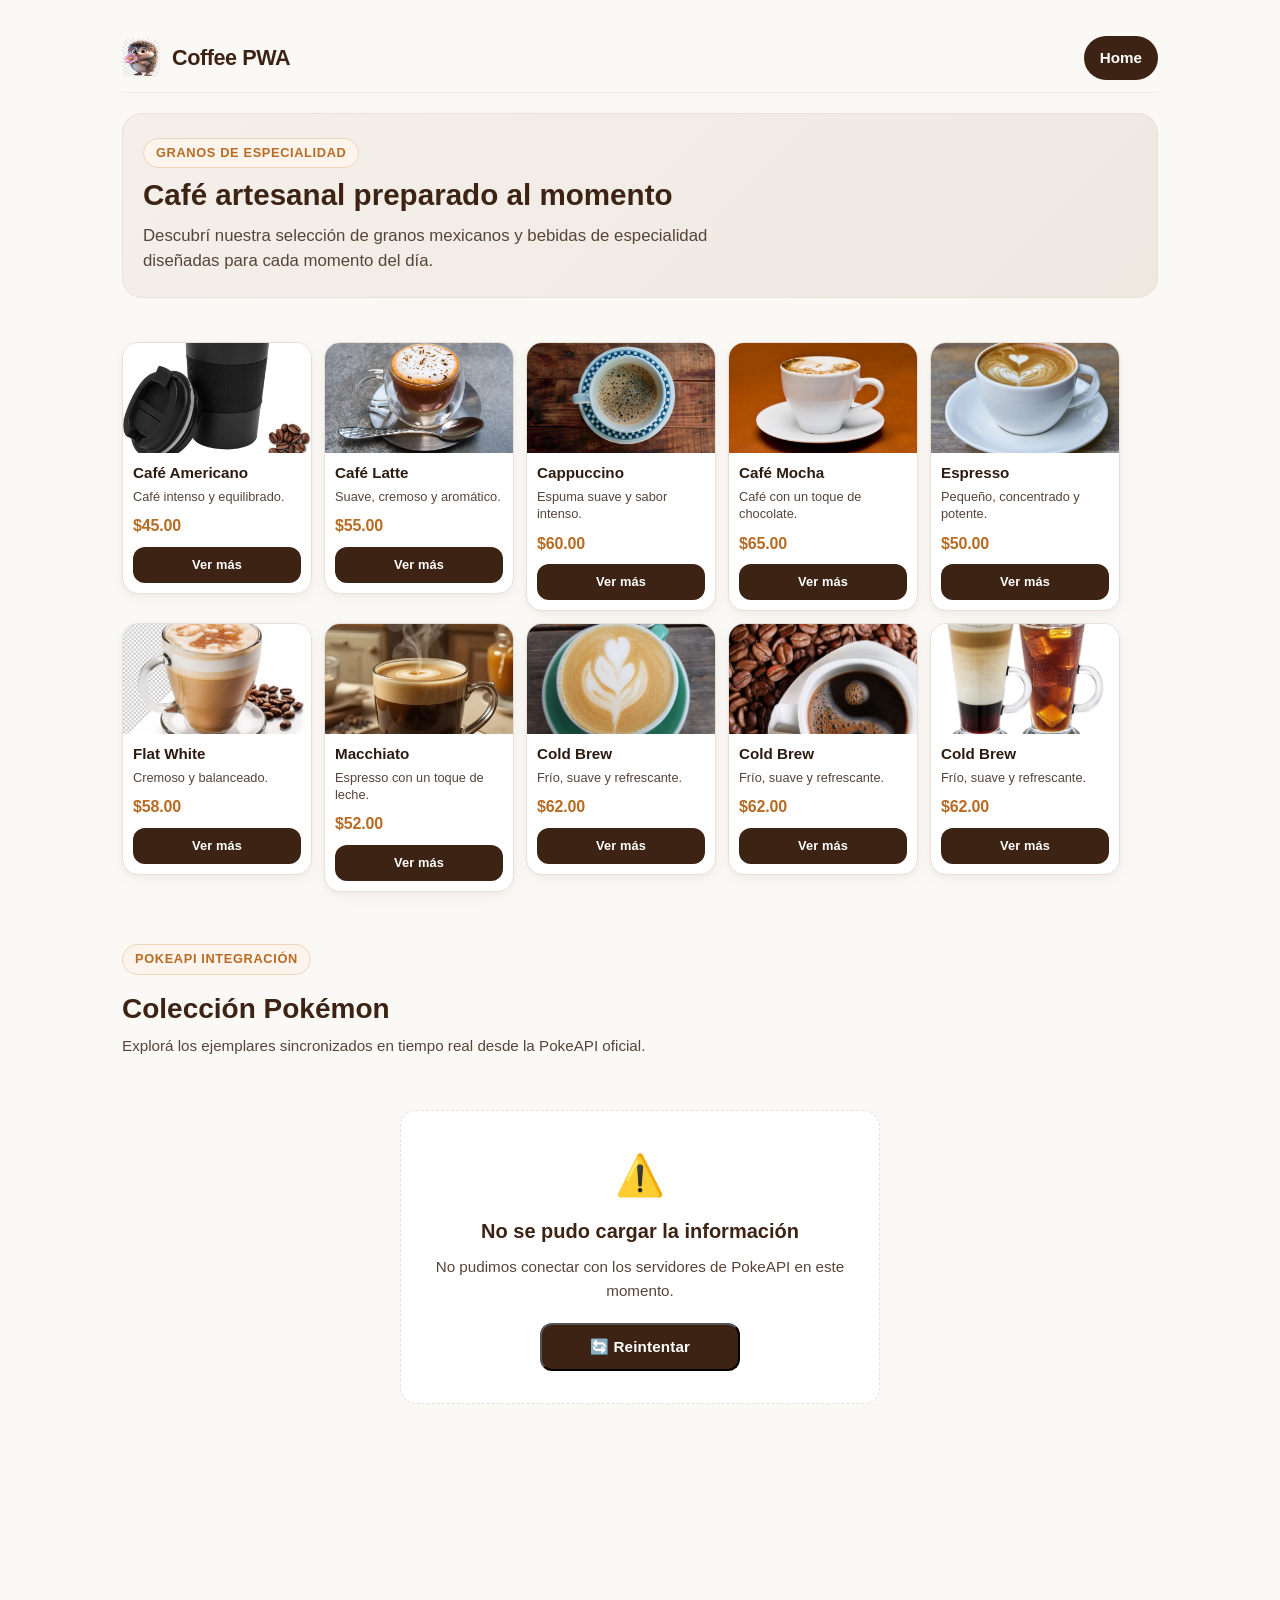
==== commit ffbc0551: "correcion de errores" ====
--- a/index.html
+++ b/index.html
@@ -1,8 +1,5 @@
 <!DOCTYPE html>
 <html lang="es">
-    <style>
-  body { background: rgb(211, 176, 230) !important; }
-</style>
 <head>
     <meta charset="UTF-8">
     <meta name="viewport" content="width=device-width, initial-scale=1.0, viewport-fit=cover">
@@ -15,32 +12,30 @@
     <link rel="preconnect" href="https://fonts.gstatic.com" crossorigin>
     <link href="https://fonts.googleapis.com/css2?family=Nunito:wght@400;600;700;800&display=swap" rel="stylesheet">
 
-   <link rel="stylesheet" href="/css/style.css?v=23">
-    <link rel="manifest" href="/manifest.json">
+    <link rel="stylesheet" href="css/style.css?v=24">
+    <link rel="manifest" href="manifest.json">
     <meta name="theme-color" content="#3D2314">
 
-    <link rel="apple-touch-icon" sizes="72x72" href="/imagenes/icons/icon-72x72.png">
-    <link rel="apple-touch-icon" sizes="96x96" href="/imagenes/icons/icon-96x96.png">
-    <link rel="apple-touch-icon" sizes="128x128" href="/imagenes/icons/icon-128x128.png">
-    <link rel="apple-touch-icon" sizes="144x144" href="/imagenes/icons/icon-144x144.png">
-    <link rel="apple-touch-icon" sizes="152x152" href="/imagenes/icons/icon-152x152.png">
-    <link rel="apple-touch-icon" sizes="192x192" href="/imagenes/icons/icon-192x192.png">
-    <link rel="apple-touch-icon" sizes="256x256" href="/imagenes/icons/icon-384x384.png">
-    <link rel="apple-touch-icon" sizes="512x512" href="/imagenes/icons/icon-512x512.png">
+    <link rel="apple-touch-icon" sizes="72x72" href="imagenes/icons/icon-72x72.png">
+    <link rel="apple-touch-icon" sizes="96x96" href="imagenes/icons/icon-96x96.png">
+    <link rel="apple-touch-icon" sizes="128x128" href="imagenes/icons/icon-128x128.png">
+    <link rel="apple-touch-icon" sizes="144x144" href="imagenes/icons/icon-144x144.png">
+    <link rel="apple-touch-icon" sizes="152x152" href="imagenes/icons/icon-152x152.png">
+    <link rel="apple-touch-icon" sizes="192x192" href="imagenes/icons/icon-192x192.png">
+    <link rel="apple-touch-icon" sizes="256x256" href="imagenes/icons/icon-384x384.png">
+    <link rel="apple-touch-icon" sizes="512x512" href="imagenes/icons/icon-512x512.png">
 </head>
 
 <body>
     <main>
         <header class="app-header">
             <nav>
-                <a href="/index.html" class="brand" aria-label="Coffee PWA Inicio">
-                    <img src="/imagenes/icons/icon-72x72.png" alt="Coffee PWA Logo" class="brand-logo">
+                <a href="index.html" class="brand" aria-label="Coffee PWA Inicio">
+                    <img src="imagenes/icons/icon-72x72.png" alt="Coffee PWA Logo" class="brand-logo">
                     <h1>Coffee PWA</h1>
                 </a>
                 <ul>
-                    <li><a href="/index.html" class="active">Home</a></li>
-                    <li><a href="/about.html">About</a></li>
-                    <li><a href="/contact.html">Contact</a></li>
+                    <li><a href="index.html" class="active">Home</a></li>
                 </ul>
             </nav>
             <button id="install-button" hidden>
@@ -69,8 +64,8 @@
         </section>
     </main>
 
-    <script src="/js/pokemon.service.js?v=17"></script>
-    <script src="/js/pokemon.ui.js?v=17"></script>
-   <script src="/js/app.js?v=20"></script>
+    <script src="js/pokemon.service.js?v=17"></script>
+    <script src="js/pokemon.ui.js?v=17"></script>
+    <script src="js/app.js?v=24"></script>
 </body>
 </html>
